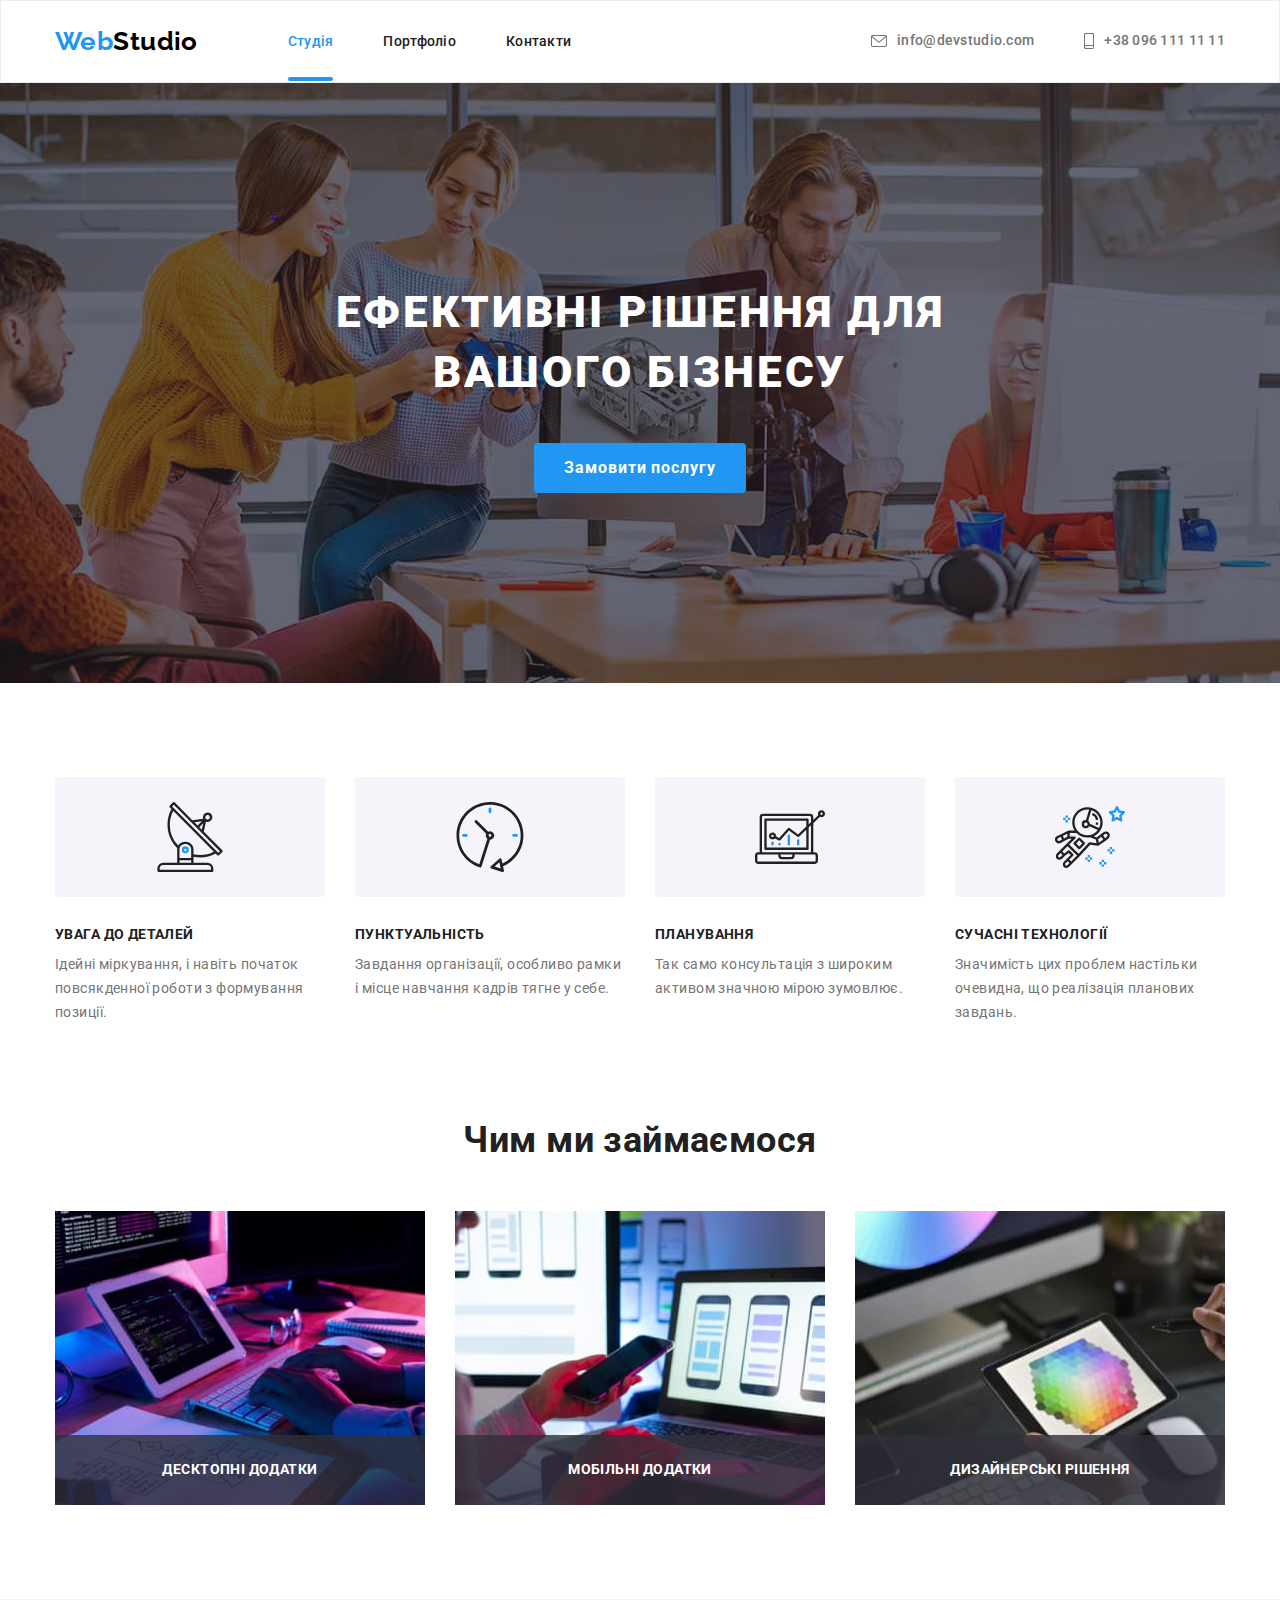
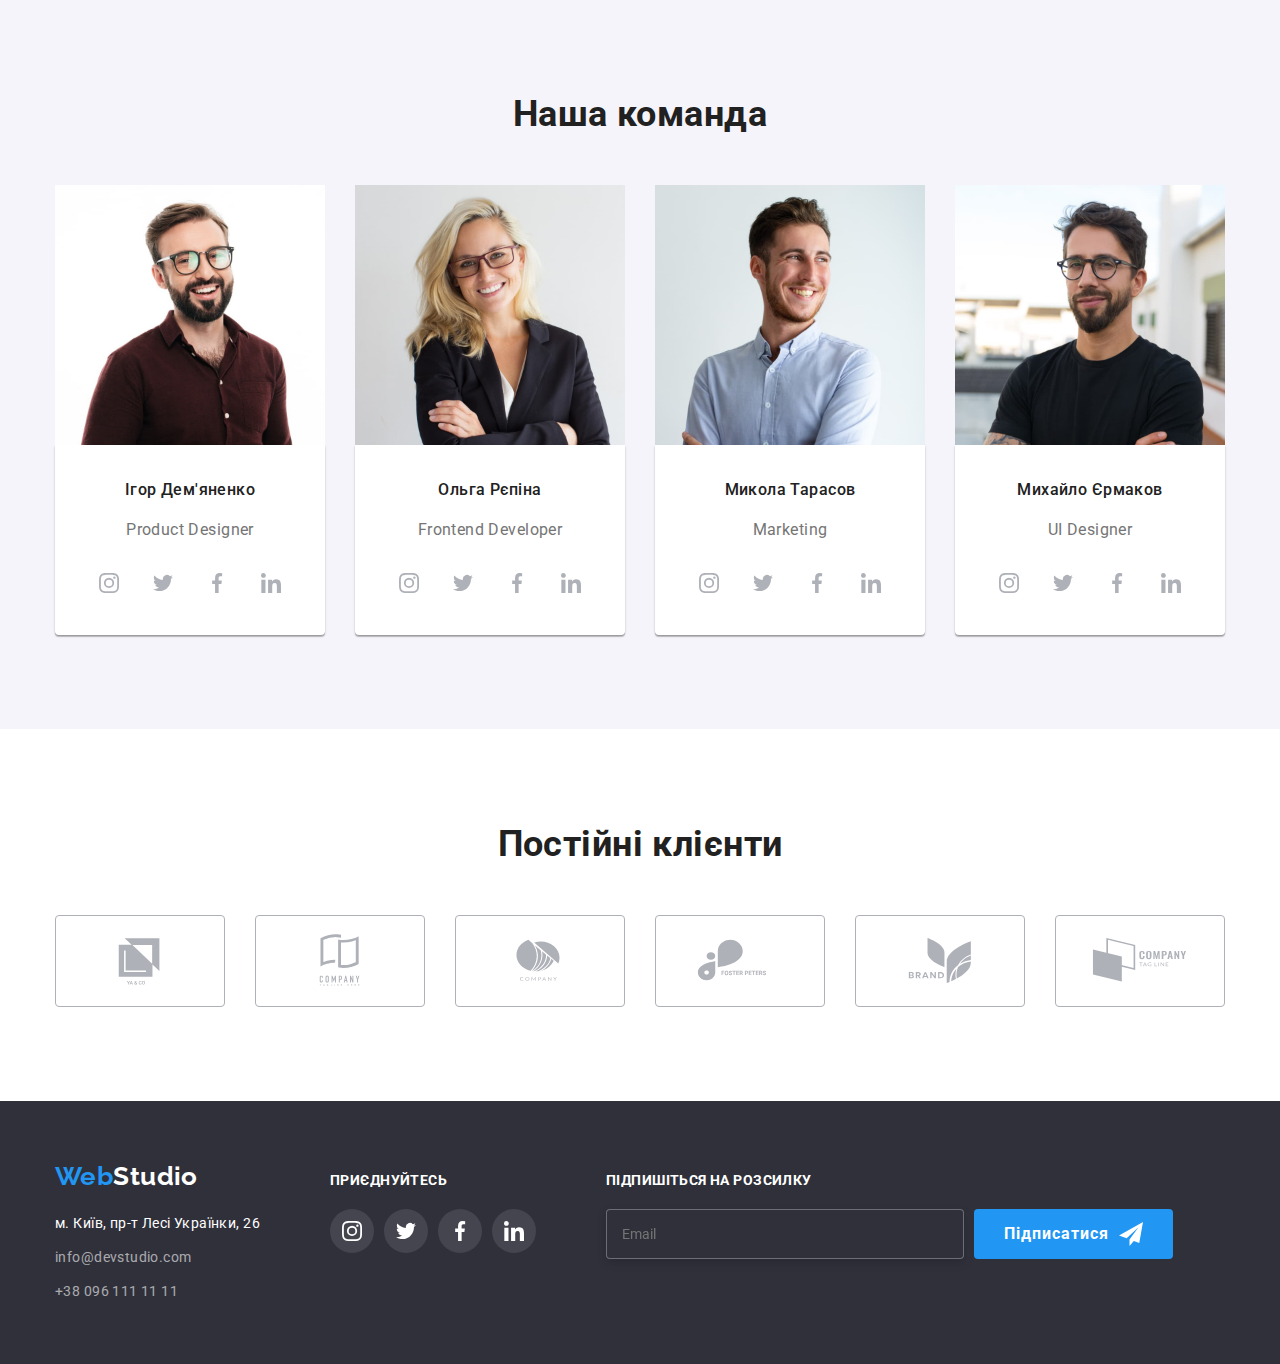
==== index.html @ bdff1404 "start" ====
<!DOCTYPE html>
<html lang="uk">

<head>
    <meta charset="UTF-8" />
    <meta http-equiv="X-UA-Compatible" content="IE=edge" />
    <meta name="viewport" content="width=device-width, initial-scale=1.0" />
    <title>WebStudio</title>
    <link rel="stylesheet" href="https://cdn.jsdelivr.net/npm/modern-normalize@1.1.0/modern-normalize.min.css">
    <link rel="preconnect" href="https://fonts.googleapis.com">
    <link rel="preconnect" href="https://fonts.gstatic.com" crossorigin>
    <link
        href="https://fonts.googleapis.com/css2?family=Raleway:wght@700&family=Roboto:wght@400;500;700;900&display=swap"
        rel="stylesheet">
    <link rel="stylesheet" href="./css/styles.css" />
</head>

<body>
    <!--header-->
    <header class="header">
        <div class="container header-nav">
             <nav>
                 <a href="./index.html" class="logo link"><span>Web</span>Studio</a>

                <ul class="site-nav list">
                    <li class="item"><a href="./index.html" class="link current">Студія</a></li>
                    <li class="item"><a href="./portfolio.html" class="link">Портфоліо</a></li>
                    <li class="item"><a href="" class="link">Контакти</a></li>
                </ul>
            </nav>
            <ul class="contact list">
                <li class="item">
                    <a class="link" href="mailto:info@devstudio.com"><svg class="envelope" width="16" height="12">
                            <use href="./images/icons.svg#icon-envelope"></use>
                        </svg>
                        info@devstudio.com</a>
                </li>
                <li class="item">
                    <a class="link" href="tel:+380961111111"> <svg class="smartphone" width="10" height="16">
                            <use href="./images/icons.svg#icon-smartphone"></use>
                        </svg>
                        +38 096 111 11 11</a>
                </li>
            </ul>
        </div>
    </header>
    <!--Hero section-->
    <main>
     <section class="hero section fon">
        <div class="container">

            <h1 class="hero-tittle">Ефективні рішення для вашого бізнесу</h1>

            <button  type="button" class="button" data-modal-open>Замовити послугу</button>
                
            </div>
        </section>
        <!--Features section-->
        <section class="feature section">
            <div class="container">
                <h2 class="visually-hidden">Переваги</h2>
                <ul class="feature list">
                    <li class="item">
                        <div class="icon-main">
                            <svg class="icon" width="70" height="70">
                                <use href="./images/icons.svg#icon-antenna"></use>
                            </svg>
                        </div>

                        <h3 class="sub-title">УВАГА ДО ДЕТАЛЕЙ</h3>
                        <p class="text">Ідейні міркування, i навіть початок повсякденної роботи з
                            формування позиції.</p>
                    </li>
                    <li class="item">
                        <div class="icon-main">
                            <svg class="icon" width="70" height="70">
                                <use href="./images/icons.svg#icon-clock"></use>
                            </svg>
                        </div>
                        <h3 class="sub-title">ПУНКТУАЛЬНІСТЬ</h3>

                        <p class="text">Завдання організації, особливо рамки i місце навчання кадрів тягне
                            у себе.</p>
                    </li>
                    <li class="item">
                        <div class="icon-main">
                            <svg class="icon" width="70" height="70">
                                <use href="./images/icons.svg#icon-diagram"></use>
                            </svg>
                        </div>
                        <h3 class="sub-title">ПЛАНУВАННЯ</h3>
                        <p class="text">Так само консультація з широким активом значною мірою зумовлює.</p>
                    </li>
                    <li class="item">
                        <div class="icon-main">
                            <svg class="icon" width="70" height="70">
                                <use href="./images/icons.svg#icon-astronaut"></use>
                            </svg>
                        </div>
                        <h3 class="sub-title">СУЧАСНІ ТЕХНОЛОГІЇ</h3>
                        <p class="text">Значимість цих проблем настільки очевидна, що реалізація планових
                            завдань.</p>
                    </li>
                </ul>
            </div>
        </section>
        <!--Examples section-->
        <section class="examples section">
            <div class="container">
                <h2 class="examples-tittle">Чим ми займаємося</h2>
                <ul class="examples list">
                    <li>
                        <div class="examples-thumb">
                        <img src="./images/images-2/img.jpg" alt="Кодування" width="370" />
                        <p class="thumb-text">
                            Десктопні додатки
                        </p>
                       </div>
                    </li>

                    <li>
                        <div class="examples-thumb">
                        <img src="./images/images-2/img-2.jpg" alt="Сматрфон в руках" width="370" />
                    <p class="thumb-text">
                        Мобільні додатки
                    </p>
                    </div>
                    </li>
                    <li>
                        <div class="examples-thumb">
                        <img src="./images/images-2/img-3.jpg" alt="Планшет на екрані з фігурою" width="370" />
                    <p class="thumb-text">
                        Дизайнерські рішення
                    </p>
                    </div>
                    </li>
                </ul>
            </div>
        </section>
        <!--Team section-->
        <section class="team section">
        <div class="container">
        <h2 class="team-tittle">Наша команда</h2>
        <ul class="team list">
         <li>
         <img src="./images/b/img.jpg" alt="Ігор Дем'яненко" width="270" />

         <div class="card-bg">
         <h3 class="subtitle">Ігор Дем'яненко</h3>
         <p class="position">Product Designer</p>

         <ul class="social list">
         <li>
         <a href="" class="social-networks-link">
         <svg class="social-icon" width="20" height="20">
         <use href="./images/icons.svg#icon-instagram"></use>
         </svg>
         </a>
         </li>

         <li>
         <a href="" class="social-networks-link">
         <svg class="social-icon" width="20" height="20">
         <use href="./images/icons.svg#icon-twitter"></use>
         </svg>
         </a>
         </li>

                                <li>
                                    <a href="" class="social-networks-link">
                                        <svg class="social-icon" width="20" height="20">
                                            <use href="./images/icons.svg#icon-facebook"></use>
                                        </svg>
                                    </a>
                                </li>
                                <li>
                                    <a href="" class="social-networks-link">
                                        <svg class="social-icon" width="20" height="20">
                                            <use href="./images/icons.svg#icon-linkedin"></use>
                                        </svg>
                                    </a>
                                </li>
                            </ul>
                        </div>
                    </li>
                    <li><img src="./images/b/img-2.jpg" alt="Ольга Рєпіна" width="270" />
                        <div class="card-bg">
                            <h3 class="subtitle">Ольга Рєпіна</h3>
                            <p class="position">Frontend Developer</p>
                            <ul class="social list">
                                <li>
                                    <a href="" class="social-networks-link">
                                        <svg class="social-icon" width="20" height="20">
                                            <use href="./images/icons.svg#icon-instagram"></use>
                                        </svg>
                                    </a>
                                </li>

                                <li>
                                    <a href="" class="social-networks-link">
                                        <svg class="social-icon" width="20" height="20">
                                            <use href="./images/icons.svg#icon-twitter"></use>
                                        </svg>
                                    </a>
                                </li>

                                <li>
                                    <a href="" class="social-networks-link">
                                        <svg class="social-icon" width="20" height="20">
                                            <use href="./images/icons.svg#icon-facebook"></use>
                                        </svg>
                                    </a>
                                </li>
                                <li>
                                    <a href="" class="social-networks-link">
                                        <svg class="social-icon" width="20" height="20">
                                            <use href="./images/icons.svg#icon-linkedin"></use>
                                        </svg>
                                    </a>
                                </li>
                            </ul>
                        </div>

                    </li>
                    <li><img src="./images/b/img-3.jpg" alt="Микола Тарасов" width="270" />
                        <div class="card-bg">
                            <h3 class="subtitle">Микола Тарасов</h3>
                            <p class="position">Marketing</p>
                            <ul class="social list">
                                <li>
                                    <a href="" class="social-networks-link">
                                        <svg class="social-icon" width="20" height="20">
                                            <use href="./images/icons.svg#icon-instagram"></use>
                                        </svg>
                                    </a>
                                </li>

                                <li>
                                    <a href="" class="social-networks-link">
                                        <svg class="social-icon" width="20" height="20">
                                            <use href="./images/icons.svg#icon-twitter"></use>
                                        </svg>
                                    </a>
                                </li>

                                <li>
                                    <a href="" class="social-networks-link">
                                        <svg class="social-icon" width="20" height="20">
                                            <use href="./images/icons.svg#icon-facebook"></use>
                                        </svg>
                                    </a>
                                </li>
                                <li>
                                    <a href="" class="social-networks-link">
                                        <svg class="social-icon" width="20" height="20">
                                            <use href="./images/icons.svg#icon-linkedin"></use>
                                        </svg>
                                    </a>
                                </li>
                            </ul>
                        </div>
                    </li>
                    <li><img src="./images/b/img-4.jpg" alt="Михайло Єрмаков" width="270" />
                        <div class="card-bg">
                            <h3 class="subtitle">Михайло Єрмаков</h3>
                            <p class="position">UI Designer</p>
                            <ul class="social list">
                                <li>
                                    <a href="" class="social-networks-link">
                                        <svg class="social-icon" width="20" height="20">
                                            <use href="./images/icons.svg#icon-instagram"></use>
                                        </svg>
                                    </a>
                                </li>

                                <li>
                                    <a href="" class="social-networks-link">
                                        <svg class="social-icon" width="20" height="20">
                                            <use href="./images/icons.svg#icon-twitter"></use>
                                        </svg>
                                    </a>
                                </li>

                                <li>
                                    <a href="" class="social-networks-link">
                                        <svg class="social-icon" width="20" height="20">
                                            <use href="./images/icons.svg#icon-facebook"></use>
                                        </svg>
                                    </a>
                                </li>
                                <li>
                                    <a href="" class="social-networks-link">
                                        <svg class="social-icon" width="20" height="20">
                                            <use href="./images/icons.svg#icon-linkedin"></use>
                                        </svg>
                                    </a>
                                </li>
                            </ul>
                        </div>

                    </li>
                </ul>
            </div>

        </section>

        <section class="clients section">
            <div class="container">
                <h2 class="clients-tittle"> Постійні клієнти</h2>
                <ul class="client list">
                    <li class="clients-item">
                        <a href="" class="site-clients">
                            <svg class="logo-client" width="106px" height="60px">
                                <use href="./images/icons.svg#icon-klient-1"></use>
                            </svg>
                        </a>
                    </li>
                    <li class="clients-item">
                        <a href="" class="site-clients">
                            <svg class="logo-client" width="106px" height="60px">
                                <use href="./images/icons.svg#icon-klient-2"></use>
                            </svg>
                        </a>
                    </li>
                    <li class="clients-item">
                        <a href="" class="site-clients">
                            <svg class="logo-client" width="106px" height="60px">
                                <use href="./images/icons.svg#icon-klient-3"></use>
                            </svg>
                        </a>
                    </li>
                    <li class="clients-item">
                        <a href="" class="site-clients">
                            <svg class="logo-client" width="106px" height="60px">
                                <use href="./images/icons.svg#icon-klient-4"></use>
                            </svg>
                        </a>
                    </li>
                    <li class="clients-item">
                        <a href="" class="site-clients">
                            <svg class=" logo-client" width="106px" height="60px">
                                <use href="./images/icons.svg#icon-klient-5"></use>
                            </svg>
                        </a>
                    </li>
                    <li class="clients-item">
                        <a href="" class="site-clients">
                            <svg class="logo-client" width="106px" height="60px">
                                <use href="./images/icons.svg#icon-klient-6"></use>
                            </svg>
                        </a>
                    </li>
                </ul>
            </div>

        </section>
    </main>
    <!--footer-->

    <footer class="page-footer">
     <div class="container">
     <div class="containier-adress">
        <a href="./index.html" class="footer-logo link"><span>Web</span>Studio</a>
          <address class="adress">
            <ul class="block list">
             <li class="fix">
                <a href="https://goo.gl/maps/CPtrU1FHBa2aNyZL9" class="block-maps link" target="_blank"
                                rel="noopener noreferrer nofollow">м. Київ, пр-т Лесі
                                Українки, 26</a>
              </li>
               <li class="fix">
                <a href="mailto:info@devstudio.com " class="block-mail link">info@devstudio.com </a>
              </li>
               <li class="fix">
                            <a href="tel:+380961111111" class="block-number link">+38 096 111 11 11</a>
                        </li>
                    </ul>
                </address>
            </div>

            <div class="join">
                <p class="join-tittle">Приєднуйтесь</p>
                <ul class="social list">
                    <li>
                  <a href="" class="social-networks">
                  <svg class="join-icon " width="20" height="20">
                   <use href="./images/icons.svg#icon-instagram"></use>
                      </svg>
                        </a>
                    </li>

            <li>
               <a href="" class="social-networks">
                 <svg class="join-icon" width="20" height="20">
                    <use href="./images/icons.svg#icon-twitter"></use>
                    </svg>
                      </a>
                    </li>

              <li>
                 <a href="" class="social-networks">
                 <svg class="join-icon" width="20" height="20">
                   <use href="./images/icons.svg#icon-facebook"></use>
                    </svg>
                        </a>
                    </li>

             <li>
               <a href="" class="social-networks">
                <svg class="join-icon" width="20" height="20">
                   <use href="./images/icons.svg#icon-linkedin"></use>
                  </svg>
         </a>
     </li>
     </ul>
   </div>

<div class="email-input">
    <p class="email-action">Підпишіться на розсилку</p>

    <form class="input-mail">
        <label>
            <input type="text" name="e-mail" class="input" placeholder="Email" />
        </label>

        <button type="button" class="button-input" data-modal-open>Підписатися
            <svg class="" width="24" height="24">
                <use href="./images/icons.svg#icon-send"></use>
            </svg>
        </button>
    </form>

</div>

    </footer>
    <div class="backdrop is-hidden" data-modal>
     <div class="modal">
            
      <button type="button" class="button-close" data-modal-close>
         <svg class="close-icon" width="18" height="18">
          <use href="./images/icons.svg#icon-close"></use>
         </svg>
     </button>

     

     <form>

        <p class="modal-tittle">
            Залиште свої дані, ми вам передзвонимо
        </p>

    <div class="form-fild">
    <label for="name" class="text-modal">Ім'я</label>
    
    <input type="text" name="name" id="name" class="modal-input" />
    <svg class="icon-modal" width="18" height="18">
        <use href="./images/icons.svg#icon-person-modal"></use>
    </svg>
    </div>
     
    <div  class="form-fild">
    <label for="tel" class="text-modal">Телефон</label>
     <input type="tel" name="tel" id="tel" class="modal-input">
    <svg class="icon-modal" width="18" height="18">
        <use href="./images/icons.svg#icon-phone-modal"></use>
    </svg>
    </div>
    

    <div class="form-fild">
    <label for="email" class="text-modal">Пошта</label>
    <input type="email" name="email" id="email" class="modal-input">
    <svg class="icon-modal" width="18" height="18">
        <use href="./images/icons.svg#icon-email-modal"></use>
    </svg>
    </div>

<div class="form-fild-coment">
    <label for="coment" class="text-modal">Коментар</label>
    <textarea name="coment" id="coment" rows="10" class="coment-form" placeholder="Введіть текст" width="448px" hieght="120px"></textarea>
</div>

<label class="policy-label">
    <input class="checkbox visually-hidden" type="checkbox">
    <span class="checked">
        <svg class="icon-check" width="16" height="15">
            <use href="./images/icons.svg#icon-check"> </use>
        </svg>
    </span>

    <span class="text-modal-check">
         Погоджуюся з розсилкою та приймаю <a href="" class="contract">Умови договору</a>
    </span>
    </label>

    <button type="submit" class="modal-button">Відправити</button>
    
     </form>
     </div>
     </div>
    <script src="./js/modal.js">

    </script>

</body>

</html>
---- css/styles.css ----
:root {
    --accent-color: #2196F3;
    --title-color: #212121;
    --logo-color: #000000;
    --primary-color: #757575;
    --back-fone-color: #F5F5F5;
    --white-color: #FFFFFF;
    --block-color: #2F303A;
    --back-buttons-color: #F5F4FA;
    --hero-fone: rgba(47, 48, 58, 0.4);
    --icon-color: #afb1b8;
    --clients-border: #AFB1B8;
    --timing-fuction: 250ms cubic-bezier(0.4, 0, 0.2, 1);

}

.link {
    text-decoration: none;
}

.list {
    list-style: none;
}


img {
    display: block;
}

body {
    font-family: 'Roboto', sans-serif;
    letter-spacing: 0.03em;
    font-size: 14px;
    font-weight: 400;
    color: var(--title-color);
    background: var(--white-color)
}

*,
*::before,
*::after {
    box-sizing: border-box;
}

h1,
h2,
h3,
h4,
p {
    margin-top: 0;
    margin-bottom: 0;
}

ul {
    margin-top: 0;
    margin-bottom: 0;
    padding-left: 0;
}

.container {
    width: 1200px;
    margin-left: auto;
    margin-right: auto;
    padding-left: 15px;
    padding-right: 15px;
}

section {
    padding: 94px 0;
}

/*logo, header*/

.header {
    background-color: var(--white-color);
    border: 1px solid #ECECEC;
}

.header .logo {
    color: var(--logo-color);
    font-family: 'Raleway', sans-serif;
    font-weight: 700;
    font-size: 26px;
    line-height: 1.19;
    margin-right: 90px;
    padding: 25px 0;
}

.logo span {
    color: var(--accent-color)
}

.site-nav .link {
position: relative;
padding-top: 32px;
padding-bottom: 32px;

    font-weight: 500;
    line-height: 1.14;
    letter-spacing: 0.02em;
    color: var(--title-color);
    transition: color var(--timing-fuction)
}

.link.current::after{
content: "";
display: block;
position: absolute;
left: 0;
bottom: 0;
width: 100%;
height: 4px;
border-radius: 2px;
background-color: var(--accent-color);
}

.site-nav {
    gap: 50px;
}

.site-nav .link.current {
    color: var(--accent-color);
   
}

.site-nav .link:hover,
.site-nav .link:focus {
    color: var(--accent-color);
}

.contact .link {
    display: flex;
    align-items: center;
    justify-content: center;
    padding-top: 32px;
    padding-bottom: 32px;
    font-weight: 500;
    line-height: 1.14;
    letter-spacing: 0.02em;
    color: var(--primary-color);
    transition: color var(--timing-fuction);
}

.header-nav,
.header nav,
.site-nav {
    display: flex;
    align-items: center;
}

.contact {
    display: flex;
    margin-left: auto;
    column-gap: 50px;
}

.contact .link:hover,
.contact .link:focus {
    color: var(--accent-color);
}

.envelope,
.smartphone {
    fill: currentColor;
    margin-right: 10px;
}

.envelope:hover,
.smartphone:hover {
    fill: var(--accent-color);
}



/*Hero btn*/

.hero {
    padding: 200px 0;
    background-color: var(--block-color);
}

.hero-tittle {
    margin: 0 auto;
    width: 696px;
    margin-bottom: 30px;
    font-weight: 900;
    font-size: 44px;
    line-height: 1.36;
    letter-spacing: 0.06em;
    text-align: center;
    text-transform: uppercase;
    color: var(--white-color);
}

.hero .button {
    border: none;
    border-radius: 4px;
    padding: 10px 30px;
    margin: 0 auto;
    display: flex;
    align-items: center;
    margin-top: 40px;
    font-weight: 700;
    font-size: 16px;
    line-height: 1.87;
    letter-spacing: 0.06em;
    background: var(--accent-color);
    color: var(--white-color);
    cursor: pointer;
}

.button:hover,
.button:focus{
    box-shadow: 0px 4px 4px 0px rgba(0, 0, 0, 0.15);
}

/*Backdrop, modal*/

.backdrop{
    position: fixed;
    top: 0;
    left: 0;
    width: 100%;
    height: 100%;
    background-color:  rgba(0, 0, 0, 0.2);

    opacity: 1;
    transition: opacity var(--timing-fuction), visibility var(--timing-fuction);
   
}

.backdrop.is-hidden{
    visibility: hidden;
    opacity: 0;
    pointer-events: none;
}

.backdrop.is-hidden .modal{
    transform: translate(-50%, -50%) scale(0.9);
}

.modal{
position: absolute;
top: 50%;
left: 50%;

padding: 40px;

width: 528px;
min-height: 581px;

background-color: rgba(255, 255, 255, 1);

transform: translate(-50%, -50%) scale(1);
transition: transform var(--timing-fuction);

}
    
.button-close{
display: flex;
align-items: center;
justify-content: center;
position: absolute;
width: 30px;
height: 30px;
right: 8px;
top: 8px;
background-color: transparent;
padding: 0;
border-radius: 50%;
border: 1px solid rgba(0, 0, 0, 0.1);
cursor: pointer;
transition: fill var(--timing-fuction);
}


.button-close:hover,
.button-close:focus{
    fill: var(--accent-color);
}

.fon {
    max-width: 1600px;
    height: 600px;
    margin-left: auto;
    margin-right: auto;
    background-image: linear-gradient(var(--hero-fone),
            var(--hero-fone)),
        url(../images/Img\ Hero.jpg);

    background-position: center;
}

.modal-tittle{
    font-weight: 700;
    font-size: 20px;
    line-height: 1.15;
    text-align: center;
    margin-bottom: 10px;
}

.form-fild{
    position: relative;
    display: flex;
    flex-direction: column;
    margin-bottom: 10px;
}

.modal-button{
    border: none;
    border-radius: 4px;
    padding: 10px 50px;
    margin: auto;
    display: flex;
    align-items: center;
    justify-content: center;
    font-weight: 700;
    font-size: 16px;
    line-height: 1.87;
    letter-spacing: 0.06em;
    background: var(--accent-color);
    color: var(--white-color);
    cursor: pointer;
}

.modal-button:hover,
.modal-button:focus{
background: #188CE8;
box-shadow: 0px 4px 4px rgba(0, 0, 0, 0.15);
}

.text-modal{

font-size: 12px;
line-height: 1.16;
margin-bottom: 5px;
color: var(--primary-color);
}

.modal-input{
   
    height: 40px;
    padding-left: 40px;
    border: 1px solid rgba(33, 33, 33, 0.2);
    border-radius: 4px;
    cursor: pointer;
    transition: border var(--timing-fuction);
}

.icon-modal{
    position: absolute;
    display: inline-block;
    top: 70%;
    left: 12px;
    transform: translateY(-50%);
    fill: var(--title-color);
    transition: fill var(--timing-fuction);
}

textarea {
    resize: none;
}

.form-fild-coment {
    position: relative;
    display: flex;
    flex-direction: column;
    margin-bottom: 20px;
}

.coment-form{
padding: 12px 16px;
border: 1px solid rgba(33, 33, 33, 0.2);
border-radius: 4px;
}

.form-fild-check{
    display: flex;
    justify-content: center;
    gap: 10px;
    margin-bottom: 30px;
}

.policy-label{
    display: flex;
    align-items: center;
    margin-left: 13px;
    line-height: 1.7;
    gap: 10px;
    margin-bottom: 30px;
}

.checked{
    display: flex;
    width: 16px;
    height: 15px;
    border: 2px solid var(--title-color);
    border-radius: 3px;
    fill: transparent;
    transition: border-color var(--timing-fuction);
}

.checkbox:checked ~ .checked{
    background-color: var(--accent-color);
    border: none;
}

.text-modal-check{
font-size: 12px;
line-height: 1.16;
color: var(--primary-color);
}

.modal-input:hover,
.modal-input:focus,
.coment-form:hover,
.coment-form:focus{
    outline: none;
border-color: var(--accent-color);
color: var(--accent-color);
}

.icon-modal:hover
.icon-modal:focus{
    fill: var(--accent-color);
}

.modal-input:focus + .icon-modal,
.modal-input:hover + .icon-modal{
    fill: var(--accent-color);
}

.contract{
    color: var(--accent-color);
}


/* Features */
.visually-hidden {
    position: absolute;
    width: 1px;
    height: 1px;
    margin: -1px;
    border: 0;
    padding: 0;

    white-space: nowrap;
    clip-path: inset(100%);
    clip: rect(0 0 0 0);
    overflow: hidden;
}

.feature .container {
    align-items: center;
}

.feature ul {
    display: flex;
}

.feature .item {
    width: 270px;
}

.feature .item:not(:last-child) {
    margin-right: 30px;
}

.feature .sub-title {
    margin-bottom: 10px;
    font-weight: 700;
    line-height: 1.14;
    text-transform: uppercase;
    color: var(--title-color);
    font-size: 14px;
}

.feature .text {
    line-height: 1.71;
    color: var(--primary-color);
}

/*Examples index*/

.examples {
    padding-top: 0;
}

.examples-tittle {
    font-size: 36px;
    line-height: 1.17;
    color: var(--title-color);
    margin-bottom: 50px;
    text-align: center;
}

.examples.list {
    display: flex;
    align-items: center;
    column-gap: 30px;
}

.container .icon-main {
    display: flex;
    width: 270px;
    height: 120px;
    align-items: center;
    justify-content: center;
    margin-bottom: 30px;
    background-color: var(--back-buttons-color);
    border-radius: 4px;

}

.examples-thumb {
    position: relative;
}

.thumb-text {
    position: absolute;
    bottom: 0;
    left: 0;
    width: 100%;
    padding: 27px 0;
    font-weight: 700;
    line-height: 1.14;
    text-align: center;
    color: var(--white-color);
    background-color: rgba(47, 48, 58, 0.8);
    text-transform: uppercase;
}


/*Team */

.team {
    background-color: var(--back-buttons-color);
    text-align: center;

}

.card-bg {
    background: var(--white-color);
    box-shadow: 0px 1px 3px rgba(0, 0, 0, 0.12), 0px 1px 1px rgba(0, 0, 0, 0.14), 0px 2px 1px rgba(0, 0, 0, 0.2);
    border-radius: 0px 0px 4px 4px;
    padding: 30px;
}


.team.list {
    display: flex;
    column-gap: 30px;
}



.team-tittle {
    margin-bottom: 50px;
    font-size: 36px;
    line-height: 1.17;
    color: var(--title-color);
}

.subtitle {
    font-weight: 500;
    font-size: 16px;
    line-height: 1.88;
    color: var(--title-color);
    margin-bottom: 10px;
}

.position {
    font-size: 16px;
    line-height: 1.88;
    color: var(--primary-color);
    margin-bottom: 16px;
}

.social {
    display: flex;
    justify-content: center;
    column-gap: 10px;
    
}


.social-networks-link {
    display: flex;
    align-items: center;
    justify-content: center;
    width: 44px;
    height: 44px;
    border-radius: 50%;
    color: var(--icon-color);
    transition:color var(--timing-fuction), background-color var(--timing-fuction);

}

.social-icon{
    fill: currentColor;
}

.social-networks-link:hover,
.social-networks-link:focus {
    color: var(--white-color);
    background-color: var(--accent-color);

}

.social-icon:hover,
.social-icon:focus {
    fill: var(--white-color);
}

/*Regular-Clients*/

.clients-tittle {
    font-size: 36px;
    line-height: 1.17;
    color: var(--title-color);
    margin-bottom: 50px;
    text-align: center;
}

.client {
    display: flex;
    column-gap: 30px;
}

.site-clients {
    display: flex;
    justify-content: center;
    align-items: center;
    Width: 170px;
    Height: 92px;
    color: var(--clients-border);
    border: 1px solid var(--clients-border);
    border-radius: 4px;
    transition:border var(--timing-fuction), color var(--timing-fuction);
}

.site-clients:hover,
.site-clients:focus {
    border-color: var(--accent-color);
    color: var(--accent-color);
}

.logo-client {
    fill: currentColor;
}

.logo-client:hover,
.logo-client:focus {
    border-color: var(--accent-color);
    fill: var(--accent-color);
}


/*Portfolio btn*/

.filtr.list {
    display: flex;
    align-items: center;
    justify-content: center;
    margin-bottom: 50px;

}


.filtr.list li:not(:nth-child(5n)) {
    margin-right: 8px;
}


.filtr .button {
    border: none;
    border-radius: 4px;

    padding: 6px 22px;
    font-weight: 500;
    font-size: 16px;
    line-height: 1.62;
    background: var(--back-buttons-color);
    color: var(--title-color);
    transition:color var(--timing-fuction), box-shadow var(--timing-fuction), background-color var(--timing-fuction) ;



    cursor: pointer;
}

.filtr .button .current {
    background-color: var(--accent-color);
    color: var(--white-color);


}

.filtr .current {
    font-size: 16px;
    line-height: 1.87;
    background: var(--accent-color);
    color: var(--white-color);
}

.filtr .button:hover,
.filtr .button:focus {
    background: #2196F3;
    color: var(--white-color);
    box-shadow: 0px 2px 2px 0px rgba(0, 0, 0, 0.12),

        0px 1px 2px 0px rgba(0, 0, 0, 0.08),

        0px 3px 1px 0px rgba(0, 0, 0, 0.1);
}

/*Portfiloi text*/

.our-works {
    background: var(--white-color);
    border: 1px solid #EEEEEE;
    padding: 20px 24px;
}

.works.list {
    display: flex;
    flex-wrap: wrap;
    cursor: pointer;
}

.works.list li:not(:nth-child(3n)) {
    margin-right: 30px;

}


.works.list li:nth-child(-n + 6) {
    margin-bottom: 30px;
}


.works .text {
    font-size: 16px;
    line-height: 1.87;
    color: var(--primary-color);
}

.works-items {
    display: block;
    transition: box-shadow var(--timing-fuction);
    
    
}

.works-items:hover,
.works-items:focus

 {
    box-shadow: 1px 4px 6px 0px rgba(0, 0, 0, 0.16),
        0px 4px 4px 0px rgba(0, 0, 0, 0.06),
        0px 1px 1px 0px rgba(0, 0, 0, 0.12);
        
     
}

.works-thumb{
    position: relative;
    overflow: hidden;
}

.overlay{
    position: absolute;
    bottom: 0;
    left: 0;
    content: "";
    font-size: 18px;
    line-height: 1.55;
    padding: 63px 24px;
    color: var(--white-color);
    background-color: rgba(33, 150, 243, 0.9);
    transition: transform var(--timing-fuction);
    transform: translateY(100%);
}
.works-items:hover .overlay,
.works-items:focus .overlay {
    transform: translateY(0%);
}


/*Portfolio*/

.subtitle-portfolio {
    margin-bottom: 5px;
    font-size: 18px;
    line-height: 2;
    letter-spacing: 0.06em;
    color: var(--title-color)
}

.subtitle-text {
    line-height: 1.71px;
    letter-spacing: 0.03em;
    color: var(--primary-color);
}

/* Footer*/


.page-footer {
    background-color: var(--block-color);
    padding-top: 60px;
    padding-bottom: 60px;

}

.footer-logo {
    color: var(--white-color);
    font-family: 'Raleway', sans-serif;
    font-weight: 700;
    font-size: 26px;
    line-height: 1.19;


}

.footer-logo span {
    color: var(--accent-color)
}

.adress {
    font-style: normal;
    margin-top: 20px;
}


.block .fix:not(:first-child) {

    margin-top: 10px;

}


.block-maps {
    line-height: 1.71;
    color: var(--white-color);


}

.block-mail {
    line-height: 1.71;
    color: rgba(255, 255, 255, 0.6);
    transition:color var(--timing-fuction);

}

.block-number {
    line-height: 1.71;
    color: rgba(255, 255, 255, 0.6);
    transition:color var(--timing-fuction);

}

.block-mail:hover,
.block-mail:focus,
.block-number:hover,
.block-number:focus {
    color: var(--accent-color);
}


.page-footer .container {
    display: flex;
    align-items: baseline;
    column-gap: 70px;
}

/*Join*/

.join-tittle {
    font-weight: 700;
    margin-bottom: 20px;
    line-height: 1.14;
    text-transform: uppercase;
    color: var(--white-color);
}

.social-networks {
    display: flex;
    align-items: center;
    justify-content: center;
    width: 44px;
    height: 44px;
    background-color: rgba(255, 255, 255, 0.1);
    border-radius: 50%;
    transition: background-color var(--timing-fuction);
}

.join-icon{
    fill: var(--white-color);
}

.social-networks:hover,
.social-networks:focus{
    background-color: var(--accent-color);
}



/*Email-input*/

.email-action {
    font-weight: 700;
    margin-bottom: 20px;
    line-height: 1.14;
    text-transform: uppercase;
    color: var(--white-color);
}

.input-mail {
    display: flex;
    justify-content: center;
    column-gap: 10px;
    background-color: var(--block-color);
}

.input {
    width: 358px;
    height: 50px;
    border: 1px solid rgba(255, 255, 255, 0.3);
    filter: drop-shadow(0px 4px 4px rgba(0, 0, 0, 0.15));
    border-radius: 4px;
    background-color: var(--block-color);
    padding: 15px;
}

.button-input {
    border: none;
    border-radius: 4px;
    padding: 10px 30px;
    display: flex;
    align-items: center;
    font-weight: 700;
    font-size: 16px;
    line-height: 1.87;
    letter-spacing: 0.06em;
    background: var(--accent-color);
    color: var(--white-color);
    cursor: pointer;
    gap: 10px;
}

.button-input:hover,
.button-input:focus {
    box-shadow: 0px 4px 4px 0px rgba(0, 0, 0, 0.15);
}
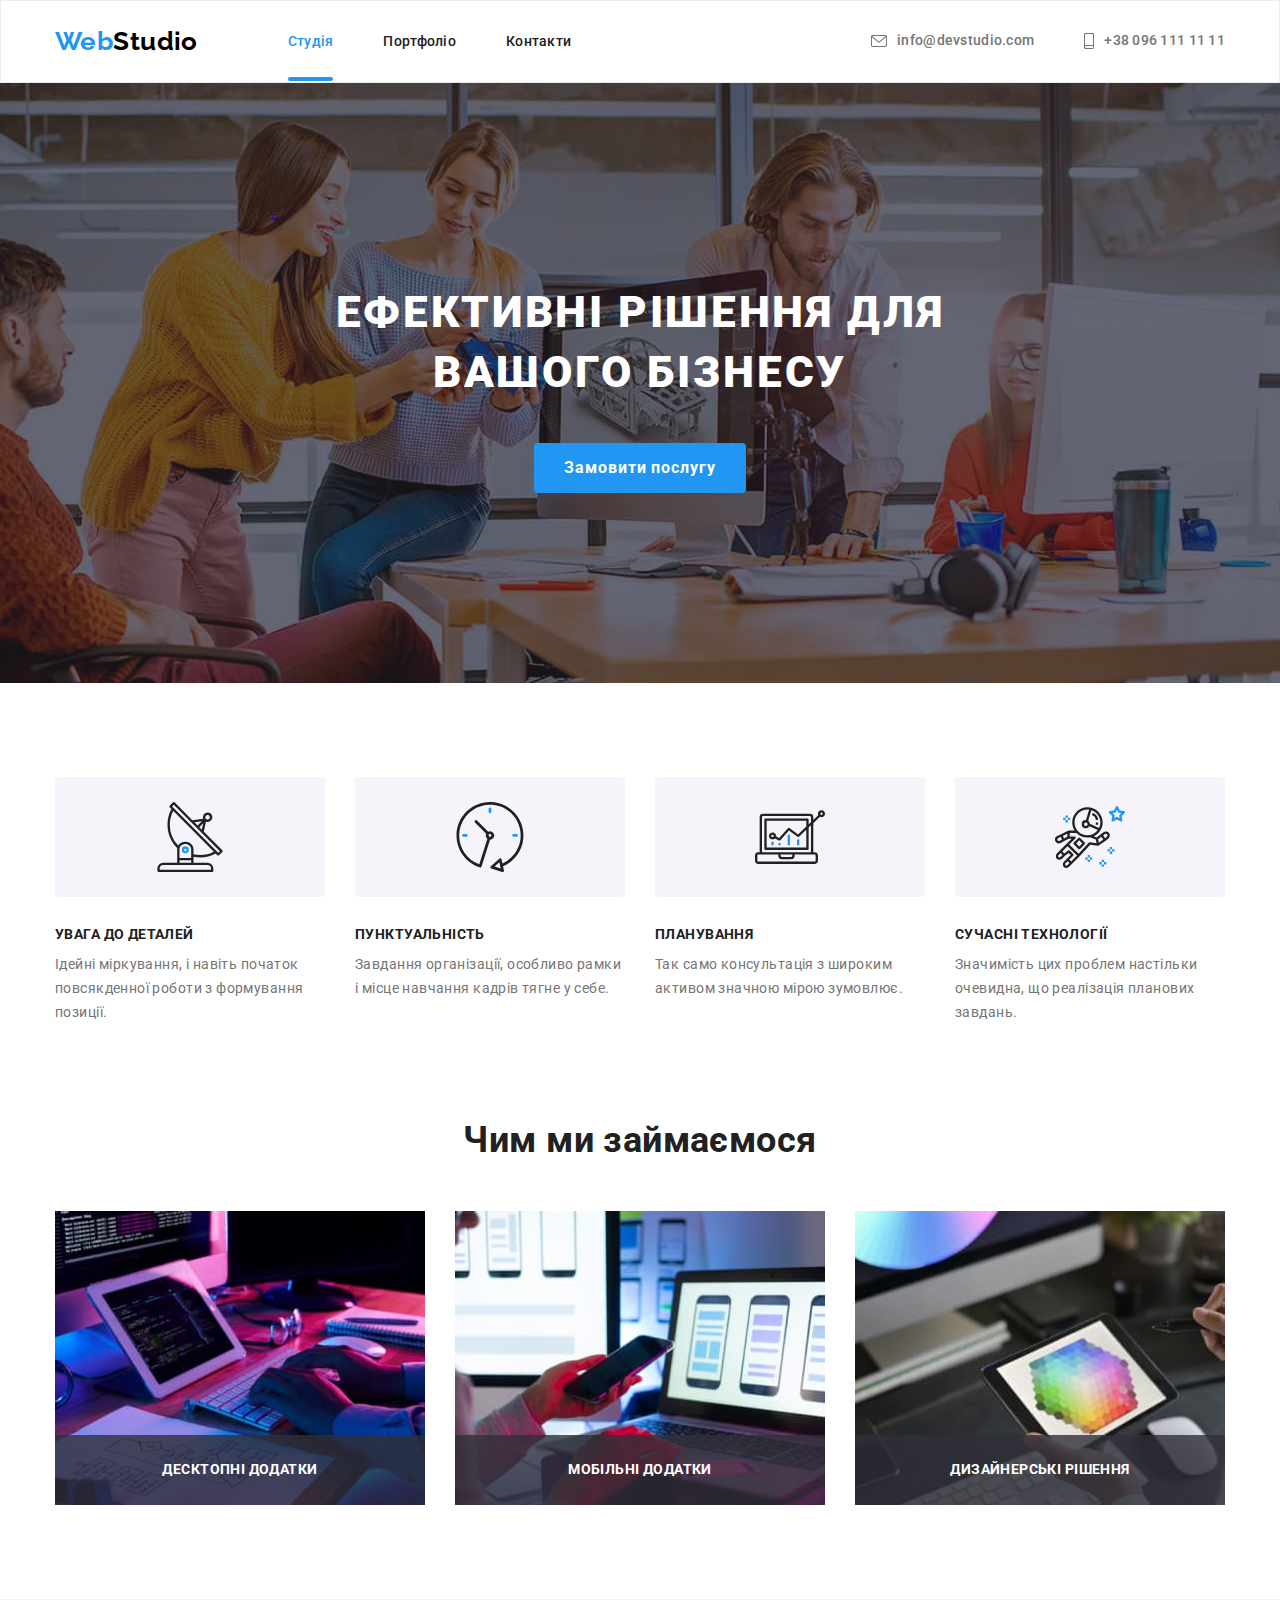
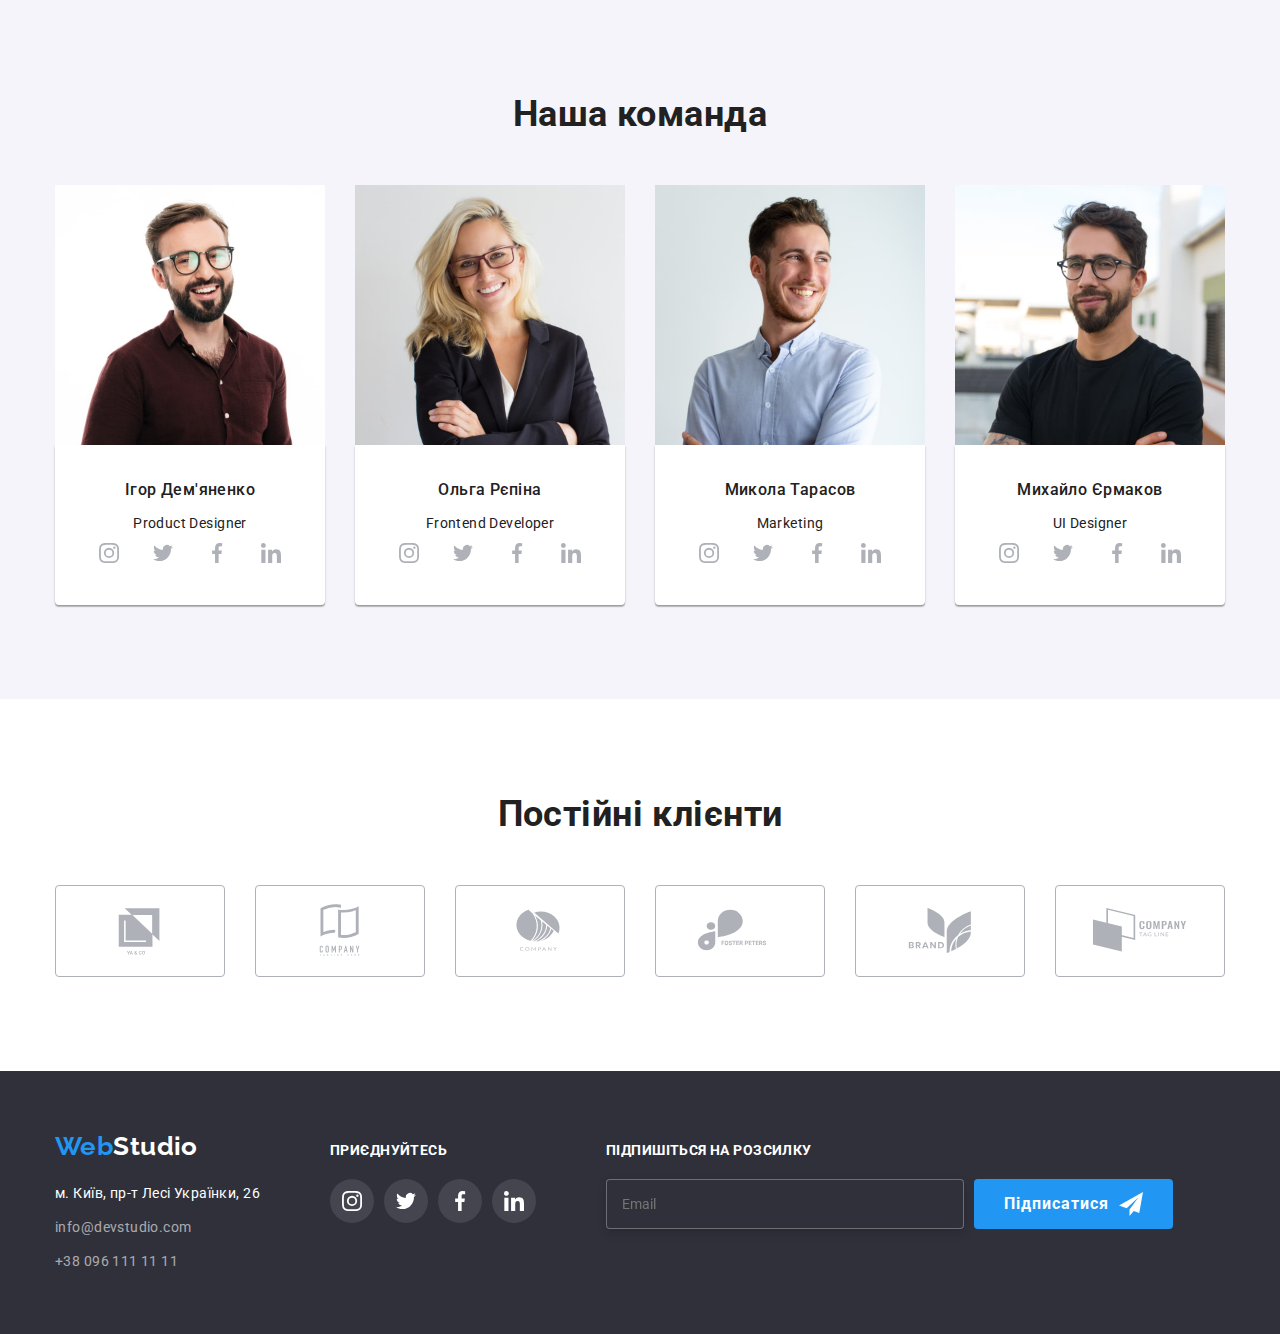
==== commit 17fb62f9: "finish" ====
--- a/index.html
+++ b/index.html
@@ -12,31 +12,32 @@
     <link
         href="https://fonts.googleapis.com/css2?family=Raleway:wght@700&family=Roboto:wght@400;500;700;900&display=swap"
         rel="stylesheet">
-    <link rel="stylesheet" href="./css/styles.css" />
+    <link rel="stylesheet" href="./css/main.min.css" />
 </head>
 
 <body>
-    <!--header-->
+    <!--Шапка і навігація-->
     <header class="header">
-        <div class="container header-nav">
-             <nav>
-                 <a href="./index.html" class="logo link"><span>Web</span>Studio</a>
-
-                <ul class="site-nav list">
-                    <li class="item"><a href="./index.html" class="link current">Студія</a></li>
-                    <li class="item"><a href="./portfolio.html" class="link">Портфоліо</a></li>
-                    <li class="item"><a href="" class="link">Контакти</a></li>
+         <div class="container block-nav">
+             <nav class="site-nav">
+                <a class="logo link" href="./index.html" ><span class="logo__part">Web</span>Studio</a>
+                
+             <ul class="list-nav list">
+                    <li><a class="list-nav__link current link" href="./index.html">Студія</a></li>
+                    <li><a class="list-nav__link link" href="./portfolio.html">Портфоліо</a></li>
+                    <li><a class="list-nav__link link" href="">Контакти</a></li>
                 </ul>
             </nav>
-            <ul class="contact list">
-                <li class="item">
-                    <a class="link" href="mailto:info@devstudio.com"><svg class="envelope" width="16" height="12">
+
+            <ul class="list-contact list">
+                <li class="list-contact__item">
+                    <a class="list-cotact__link link" href="mailto:info@devstudio.com"><svg class="icon-envelope" width="16" height="12">
                             <use href="./images/icons.svg#icon-envelope"></use>
                         </svg>
                         info@devstudio.com</a>
                 </li>
-                <li class="item">
-                    <a class="link" href="tel:+380961111111"> <svg class="smartphone" width="10" height="16">
+                <li >
+                    <a class="list-cotact__link link" href="tel:+380961111111"> <svg class="icon-smartphone" width="10" height="16">
                             <use href="./images/icons.svg#icon-smartphone"></use>
                         </svg>
                         +38 096 111 11 11</a>
@@ -44,400 +45,415 @@
             </ul>
         </div>
     </header>
-    <!--Hero section-->
+    <!--секція герой-->
     <main>
      <section class="hero section fon">
         <div class="container">
-
-            <h1 class="hero-tittle">Ефективні рішення для вашого бізнесу</h1>
-
-            <button  type="button" class="button" data-modal-open>Замовити послугу</button>
+    <h1 class="hero-tittle">Ефективні рішення для вашого бізнесу</h1>
+    
+    <button type="button" class="hero__button" data-modal-open>Замовити послугу</button>
+
+            
                 
             </div>
         </section>
-        <!--Features section-->
-        <section class="feature section">
-            <div class="container">
-                <h2 class="visually-hidden">Переваги</h2>
-                <ul class="feature list">
-                    <li class="item">
-                        <div class="icon-main">
-                            <svg class="icon" width="70" height="70">
-                                <use href="./images/icons.svg#icon-antenna"></use>
-                            </svg>
-                        </div>
-
-                        <h3 class="sub-title">УВАГА ДО ДЕТАЛЕЙ</h3>
-                        <p class="text">Ідейні міркування, i навіть початок повсякденної роботи з
+        <!--Особливості-->
+     <section class="feature section">
+        <div class="container">
+            <h2 class="visually-hidden">Переваги</h2>
+            <ul class="feature list">
+                <li class="feature__item">
+                    <div class="feature__icon">
+                        <svg class="icon" width="70" height="70">
+                            <use href="./images/icons.svg#icon-antenna"></use>
+                        </svg>
+                    </div>
+                    
+                    <h3 class="feature__title">УВАГА ДО ДЕТАЛЕЙ</h3>
+                    <p class="feature__text">Ідейні міркування, i навіть початок повсякденної роботи з
                             формування позиції.</p>
-                    </li>
-                    <li class="item">
-                        <div class="icon-main">
-                            <svg class="icon" width="70" height="70">
-                                <use href="./images/icons.svg#icon-clock"></use>
-                            </svg>
-                        </div>
-                        <h3 class="sub-title">ПУНКТУАЛЬНІСТЬ</h3>
-
-                        <p class="text">Завдання організації, особливо рамки i місце навчання кадрів тягне
+                        </li>
+
+                        <li class="feature__item">
+                            <div class="feature__icon">
+                                <svg class="icon" width="70" height="70">
+                                    <use href="./images/icons.svg#icon-clock"></use>
+                                </svg>
+                            </div>
+                            
+                            <h3 class="feature__title">ПУНКТУАЛЬНІСТЬ</h3>
+                            <p class="feature__text">Завдання організації, особливо рамки i місце навчання кадрів тягне
                             у себе.</p>
-                    </li>
-                    <li class="item">
-                        <div class="icon-main">
-                            <svg class="icon" width="70" height="70">
-                                <use href="./images/icons.svg#icon-diagram"></use>
-                            </svg>
-                        </div>
-                        <h3 class="sub-title">ПЛАНУВАННЯ</h3>
-                        <p class="text">Так само консультація з широким активом значною мірою зумовлює.</p>
-                    </li>
-                    <li class="item">
-                        <div class="icon-main">
-                            <svg class="icon" width="70" height="70">
-                                <use href="./images/icons.svg#icon-astronaut"></use>
-                            </svg>
-                        </div>
-                        <h3 class="sub-title">СУЧАСНІ ТЕХНОЛОГІЇ</h3>
-                        <p class="text">Значимість цих проблем настільки очевидна, що реалізація планових
+                        </li>
+                        <li class="feature__item">
+                            <div class="feature__icon">
+                                <svg class="icon" width="70" height="70">
+                                    <use href="./images/icons.svg#icon-diagram"></use>
+                                </svg>
+                            </div>
+                            
+                            <h3 class="feature__title">ПЛАНУВАННЯ</h3>
+                            <p class="feature__text">Так само консультація з широким активом значною мірою зумовлює.</p>
+                        </li>
+                        <li class="feature__item">
+                            <div class="feature__icon">
+                                <svg class="icon" width="70" height="70">
+                                    <use href="./images/icons.svg#icon-astronaut"></use>
+                                </svg>
+                            </div>
+                            <h3 class="feature__title">СУЧАСНІ ТЕХНОЛОГІЇ</h3>
+                            <p class="feature__text">Значимість цих проблем настільки очевидна, що реалізація планових
                             завдань.</p>
-                    </li>
-                </ul>
-            </div>
-        </section>
-        <!--Examples section-->
-        <section class="examples section">
-            <div class="container">
-                <h2 class="examples-tittle">Чим ми займаємося</h2>
-                <ul class="examples list">
-                    <li>
-                        <div class="examples-thumb">
+                        </li>
+                    </ul>
+                </div>
+            </section>
+    <!--Приклади-->
+     <section class="examples section">
+        <div class="container">
+            <h2 class="examples__tittle">Чим ми займаємося</h2>
+            <ul class="examples__list list">
+                <li>
+                    <div class="examples__work">
                         <img src="./images/images-2/img.jpg" alt="Кодування" width="370" />
-                        <p class="thumb-text">
+                        <p class="examples-work__text">
                             Десктопні додатки
                         </p>
-                       </div>
-                    </li>
-
-                    <li>
-                        <div class="examples-thumb">
+                    </div>
+                </li>
+                <li>
+                    <div class="examples__work">
                         <img src="./images/images-2/img-2.jpg" alt="Сматрфон в руках" width="370" />
-                    <p class="thumb-text">
-                        Мобільні додатки
-                    </p>
+                        <p class="examples-work__text">
+                            Мобільні додатки
+                        </p>
                     </div>
-                    </li>
-                    <li>
-                        <div class="examples-thumb">
+                </li>
+
+                <li>
+                    <div class="examples__work">
                         <img src="./images/images-2/img-3.jpg" alt="Планшет на екрані з фігурою" width="370" />
-                    <p class="thumb-text">
-                        Дизайнерські рішення
-                    </p>
+                        <p class="examples-work__text">
+                            Дизайнерські рішення
+                        </p>
                     </div>
-                    </li>
-                </ul>
-            </div>
+                </li>
+            </ul>
+        </div>
         </section>
-        <!--Team section-->
-        <section class="team section">
+    <!--Команда-->
+     <section class="team section">
         <div class="container">
-        <h2 class="team-tittle">Наша команда</h2>
-        <ul class="team list">
-         <li>
-         <img src="./images/b/img.jpg" alt="Ігор Дем'яненко" width="270" />
-
-         <div class="card-bg">
-         <h3 class="subtitle">Ігор Дем'яненко</h3>
-         <p class="position">Product Designer</p>
-
-         <ul class="social list">
-         <li>
-         <a href="" class="social-networks-link">
-         <svg class="social-icon" width="20" height="20">
-         <use href="./images/icons.svg#icon-instagram"></use>
-         </svg>
-         </a>
-         </li>
-
-         <li>
-         <a href="" class="social-networks-link">
-         <svg class="social-icon" width="20" height="20">
-         <use href="./images/icons.svg#icon-twitter"></use>
-         </svg>
-         </a>
-         </li>
-
-                                <li>
-                                    <a href="" class="social-networks-link">
-                                        <svg class="social-icon" width="20" height="20">
-                                            <use href="./images/icons.svg#icon-facebook"></use>
-                                        </svg>
-                                    </a>
-                                </li>
-                                <li>
-                                    <a href="" class="social-networks-link">
-                                        <svg class="social-icon" width="20" height="20">
-                                            <use href="./images/icons.svg#icon-linkedin"></use>
-                                        </svg>
-                                    </a>
-                                </li>
-                            </ul>
-                        </div>
-                    </li>
-                    <li><img src="./images/b/img-2.jpg" alt="Ольга Рєпіна" width="270" />
-                        <div class="card-bg">
-                            <h3 class="subtitle">Ольга Рєпіна</h3>
-                            <p class="position">Frontend Developer</p>
-                            <ul class="social list">
-                                <li>
-                                    <a href="" class="social-networks-link">
-                                        <svg class="social-icon" width="20" height="20">
-                                            <use href="./images/icons.svg#icon-instagram"></use>
-                                        </svg>
-                                    </a>
-                                </li>
-
-                                <li>
-                                    <a href="" class="social-networks-link">
-                                        <svg class="social-icon" width="20" height="20">
-                                            <use href="./images/icons.svg#icon-twitter"></use>
-                                        </svg>
-                                    </a>
-                                </li>
-
-                                <li>
-                                    <a href="" class="social-networks-link">
-                                        <svg class="social-icon" width="20" height="20">
-                                            <use href="./images/icons.svg#icon-facebook"></use>
-                                        </svg>
-                                    </a>
-                                </li>
-                                <li>
-                                    <a href="" class="social-networks-link">
-                                        <svg class="social-icon" width="20" height="20">
-                                            <use href="./images/icons.svg#icon-linkedin"></use>
-                                        </svg>
-                                    </a>
-                                </li>
-                            </ul>
-                        </div>
-
-                    </li>
-                    <li><img src="./images/b/img-3.jpg" alt="Микола Тарасов" width="270" />
-                        <div class="card-bg">
-                            <h3 class="subtitle">Микола Тарасов</h3>
-                            <p class="position">Marketing</p>
-                            <ul class="social list">
-                                <li>
-                                    <a href="" class="social-networks-link">
-                                        <svg class="social-icon" width="20" height="20">
-                                            <use href="./images/icons.svg#icon-instagram"></use>
-                                        </svg>
-                                    </a>
-                                </li>
-
-                                <li>
-                                    <a href="" class="social-networks-link">
-                                        <svg class="social-icon" width="20" height="20">
-                                            <use href="./images/icons.svg#icon-twitter"></use>
-                                        </svg>
-                                    </a>
-                                </li>
-
-                                <li>
-                                    <a href="" class="social-networks-link">
-                                        <svg class="social-icon" width="20" height="20">
-                                            <use href="./images/icons.svg#icon-facebook"></use>
-                                        </svg>
-                                    </a>
-                                </li>
-                                <li>
-                                    <a href="" class="social-networks-link">
-                                        <svg class="social-icon" width="20" height="20">
-                                            <use href="./images/icons.svg#icon-linkedin"></use>
-                                        </svg>
-                                    </a>
-                                </li>
-                            </ul>
-                        </div>
-                    </li>
-                    <li><img src="./images/b/img-4.jpg" alt="Михайло Єрмаков" width="270" />
-                        <div class="card-bg">
-                            <h3 class="subtitle">Михайло Єрмаков</h3>
-                            <p class="position">UI Designer</p>
-                            <ul class="social list">
-                                <li>
-                                    <a href="" class="social-networks-link">
-                                        <svg class="social-icon" width="20" height="20">
-                                            <use href="./images/icons.svg#icon-instagram"></use>
-                                        </svg>
-                                    </a>
-                                </li>
-
-                                <li>
-                                    <a href="" class="social-networks-link">
-                                        <svg class="social-icon" width="20" height="20">
-                                            <use href="./images/icons.svg#icon-twitter"></use>
-                                        </svg>
-                                    </a>
-                                </li>
-
-                                <li>
-                                    <a href="" class="social-networks-link">
-                                        <svg class="social-icon" width="20" height="20">
-                                            <use href="./images/icons.svg#icon-facebook"></use>
-                                        </svg>
-                                    </a>
-                                </li>
-                                <li>
-                                    <a href="" class="social-networks-link">
-                                        <svg class="social-icon" width="20" height="20">
-                                            <use href="./images/icons.svg#icon-linkedin"></use>
-                                        </svg>
-                                    </a>
-                                </li>
-                            </ul>
-                        </div>
-
-                    </li>
-                </ul>
-            </div>
-
-        </section>
-
-        <section class="clients section">
-            <div class="container">
-                <h2 class="clients-tittle"> Постійні клієнти</h2>
-                <ul class="client list">
-                    <li class="clients-item">
-                        <a href="" class="site-clients">
-                            <svg class="logo-client" width="106px" height="60px">
-                                <use href="./images/icons.svg#icon-klient-1"></use>
-                            </svg>
-                        </a>
-                    </li>
-                    <li class="clients-item">
-                        <a href="" class="site-clients">
-                            <svg class="logo-client" width="106px" height="60px">
-                                <use href="./images/icons.svg#icon-klient-2"></use>
-                            </svg>
-                        </a>
-                    </li>
-                    <li class="clients-item">
-                        <a href="" class="site-clients">
-                            <svg class="logo-client" width="106px" height="60px">
-                                <use href="./images/icons.svg#icon-klient-3"></use>
-                            </svg>
-                        </a>
-                    </li>
-                    <li class="clients-item">
-                        <a href="" class="site-clients">
-                            <svg class="logo-client" width="106px" height="60px">
-                                <use href="./images/icons.svg#icon-klient-4"></use>
-                            </svg>
-                        </a>
-                    </li>
-                    <li class="clients-item">
-                        <a href="" class="site-clients">
-                            <svg class=" logo-client" width="106px" height="60px">
-                                <use href="./images/icons.svg#icon-klient-5"></use>
-                            </svg>
-                        </a>
-                    </li>
-                    <li class="clients-item">
-                        <a href="" class="site-clients">
-                            <svg class="logo-client" width="106px" height="60px">
-                                <use href="./images/icons.svg#icon-klient-6"></use>
-                            </svg>
-                        </a>
-                    </li>
-                </ul>
-            </div>
-
-        </section>
-    </main>
-    <!--footer-->
+            <h2 class="team__tittle">Наша команда</h2>
+            <ul class="team__list list">
+                <li>
+                    <img src="./images/b/img.jpg" alt="Ігор Дем'яненко" width="270" />
+                    
+        <div class="employee-card">
+            <h3 class="employee__subtitle">Ігор Дем'яненко</h3>
+            <p class="employee__position">Product Designer</p>
+
+            <ul class="employee__comunication list">
+                <li>
+                    <a href="" class="employee__social-networks">
+                        <svg class="social-network-icon" width="20" height="20">
+                            <use href="./images/icons.svg#icon-instagram"></use>
+                        </svg>
+                    </a>
+                </li>
+                
+                <li>
+                    <a href="" class="employee__social-networks">
+                        <svg class="social-network-icon" width="20" height="20">
+                            <use href="./images/icons.svg#icon-twitter"></use>
+                        </svg>
+                    </a>
+                </li>
+
+                <li>
+                    <a href="" class="employee__social-networks">
+                        <svg class="social-network-icon" width="20" height="20">
+                            <use href="./images/icons.svg#icon-facebook"></use>
+                        </svg>
+                    </a>
+                </li>
+                
+                <li>
+                    <a href="" class="employee__social-networks">
+                        <svg class="social-network-icon" width="20" height="20">
+                            <use href="./images/icons.svg#icon-linkedin"></use>
+                        </svg>
+                    </a>
+                </li>
+            </ul>
+        </div>
+    </li>
+    
+    <li>
+        <img src="./images/b/img-2.jpg" alt="Ольга Рєпіна" width="270" />
+        <div class="employee-card">
+            <h3 class="employee__subtitle">Ольга Рєпіна</h3>
+            <p class="employee__position">Frontend Developer</p>
+            <ul class="employee__comunication list">
+                <li>
+                    <a href="" class="employee__social-networks">
+                        <svg class="social-network-icon" width="20" height="20">
+                            <use href="./images/icons.svg#icon-instagram"></use>
+                        </svg>
+                    </a>
+                </li>
+                
+                <li>
+                    <a href="" class="employee__social-networks">
+                        <svg class="social-network-icon" width="20" height="20">
+                            <use href="./images/icons.svg#icon-twitter"></use>
+                        </svg>
+                    </a>
+                </li>
+                
+                <li>
+                    <a href="" class="employee__social-networks">
+                        <svg class="social-network-icon" width="20" height="20">
+                            <use href="./images/icons.svg#icon-facebook"></use>
+                        </svg>
+                    </a>
+                </li>
+                
+                <li>
+                    <a href="" class="employee__social-networks">
+                        <svg class="social-network-icon" width="20" height="20">
+                            <use href="./images/icons.svg#icon-linkedin"></use>
+                        </svg>
+                    </a>
+                </li>
+            </ul>
+        </div>
+    </li>
+    
+    <li>
+        <img src="./images/b/img-3.jpg" alt="Микола Тарасов" width="270" />
+        <div class="employee-card">
+            <h3 class="employee__subtitle">Микола Тарасов</h3>
+            <p class="employee__position">Marketing</p>
+            <ul class="employee__comunication list">
+                
+                <li>
+                    <a href="" class="employee__social-networks">
+                        <svg class="social-network-icon" width="20" height="20">
+                            <use href="./images/icons.svg#icon-instagram"></use>
+                        </svg>
+                    </a>
+                </li>
+                
+                <li>
+                    <a href="" class="employee__social-networks">
+                        <svg class="social-network-icon" width="20" height="20">
+                            <use href="./images/icons.svg#icon-twitter"></use>
+                        </svg>
+                    </a>
+                </li>
+                
+                <li>
+                    <a href="" class="employee__social-networks">
+                        <svg class="social-network-icon" width="20" height="20">
+                            <use href="./images/icons.svg#icon-facebook"></use>
+                        </svg>
+                    </a>
+                </li>
+                
+                <li>
+                    <a href="" class="employee__social-networks">
+                        <svg class="social-network-icon" width="20" height="20">
+                            <use href="./images/icons.svg#icon-linkedin"></use>
+                        </svg>
+                    </a>
+                </li>
+            </ul>
+        </div>
+    </li>
+    
+    <li>
+        <img src="./images/b/img-4.jpg" alt="Михайло Єрмаков" width="270" />
+        <div class="employee-card">
+            <h3 class="employee__subtitle">Михайло Єрмаков</h3>
+            <p class="employee__position">UI Designer</p>
+            <ul class="employee__comunication list">
+                
+                <li>
+                    <a href="" class="employee__social-networks">
+                        <svg class="social-network-icon" width="20" height="20">
+                            <use href="./images/icons.svg#icon-instagram"></use>
+                        </svg>
+                    </a>
+                </li>
+                
+                <li>
+                    <a href="" class="employee__social-networks">
+                        <svg class="social-network-icon" width="20" height="20">
+                            <use href="./images/icons.svg#icon-twitter"></use>
+                        </svg>
+                    </a>
+                </li>
+                
+                <li>
+                    <a href="" class="employee__social-networks">
+                        <svg class="social-network-icon" width="20" height="20">
+                            <use href="./images/icons.svg#icon-facebook"></use>
+                        </svg>
+                    </a>
+                </li>
+                
+                <li>
+                    <a href="" class="employee__social-networks">
+                        <svg class="social-network-icon" width="20" height="20">
+                            <use href="./images/icons.svg#icon-linkedin"></use>
+                        </svg>
+                    </a>
+                </li>
+            </ul>
+        </div>
+    </li>
+</ul>
+</div>
+</section>
+    <!--Клієнт-->
+     <section class="clients section">
+        <div class="container">
+            <h2 class="clients__tittle"> Постійні клієнти</h2>
+            <ul class="clients__list list">
+                <li>
+                    <a href="" class="clients__site">
+                        <svg class="clients__logo" width="106px" height="60px">
+                            <use href="./images/icons.svg#icon-klient-1"></use>
+                        </svg>
+                    </a>
+                </li>
+                
+                <li>
+                    <a href="" class="clients__site">
+                        <svg class="clients__logo" width="106px" height="60px">
+                            <use href="./images/icons.svg#icon-klient-2"></use>
+                        </svg>
+                    </a>
+                </li>
+                
+                <li>
+                    <a href="" class="clients__site">
+                        <svg class="clients__logo" width="106px" height="60px">
+                            <use href="./images/icons.svg#icon-klient-3"></use>
+                        </svg>
+                    </a>
+                </li>
+                
+                <li>
+                    <a href="" class="clients__site">
+                        <svg class="clients__logo" width="106px" height="60px">
+                            <use href="./images/icons.svg#icon-klient-4"></use>
+                        </svg>
+                    </a>
+                </li>
+                
+                <li>
+                    <a href="" class="clients__site">
+                        <svg class="clients__logo" width="106px" height="60px">
+                            <use href="./images/icons.svg#icon-klient-5"></use>
+                        </svg>
+                    </a>
+                </li>
+                
+                <li>
+                    <a href="" class="clients__site">
+                        <svg class="clients__logo" width="106px" height="60px">
+                            <use href="./images/icons.svg#icon-klient-6"></use>
+                        </svg>
+                    </a>
+                </li>
+            </ul>
+        </div>
+    </section>
+</main>
+    <!--Підвал сайту-->
 
     <footer class="page-footer">
-     <div class="container">
-     <div class="containier-adress">
-        <a href="./index.html" class="footer-logo link"><span>Web</span>Studio</a>
-          <address class="adress">
-            <ul class="block list">
-             <li class="fix">
-                <a href="https://goo.gl/maps/CPtrU1FHBa2aNyZL9" class="block-maps link" target="_blank"
+        <div class="container footer-block">
+            <div>
+                <a class="footer-logo link" href="./index.html"><span class="footer-logo__part">Web</span>Studio</a>
+                <ul class="adress list">
+                        <li class="adress__list">
+                            <a href="https://goo.gl/maps/CPtrU1FHBa2aNyZL9" class="adress__map link" target="_blank"
                                 rel="noopener noreferrer nofollow">м. Київ, пр-т Лесі
                                 Українки, 26</a>
-              </li>
-               <li class="fix">
-                <a href="mailto:info@devstudio.com " class="block-mail link">info@devstudio.com </a>
-              </li>
-               <li class="fix">
-                            <a href="tel:+380961111111" class="block-number link">+38 096 111 11 11</a>
+                        </li>
+                            <li class="adress__list">
+                                <a href="mailto:info@devstudio.com " class="adress__mail link">info@devstudio.com </a>
+                        </li>
+                        <li class="adress__list">
+                            <a href="tel:+380961111111" class="adress__number link">+38 096 111 11 11</a>
                         </li>
                     </ul>
-                </address>
             </div>
-
-            <div class="join">
-                <p class="join-tittle">Приєднуйтесь</p>
-                <ul class="social list">
-                    <li>
-                  <a href="" class="social-networks">
-                  <svg class="join-icon " width="20" height="20">
-                   <use href="./images/icons.svg#icon-instagram"></use>
-                      </svg>
-                        </a>
-                    </li>
-
-            <li>
-               <a href="" class="social-networks">
-                 <svg class="join-icon" width="20" height="20">
-                    <use href="./images/icons.svg#icon-twitter"></use>
+            
+        <div class="join">
+            <p class="join__sub-tittle">Приєднуйтесь</p>
+            <ul class="join__list list">
+                <li>
+                    <a href="" class="join__social-networks">
+                        <svg class="join__icon" width="20" height="20">
+                            <use href="./images/icons.svg#icon-instagram"></use>
+                        </svg>
+                    </a>
+                </li>
+                
+                <li>
+                    <a href="" class="join__social-networks">
+                        <svg class="join__icon" width="20" height="20">
+                            <use href="./images/icons.svg#icon-twitter"></use>
+                        </svg>
+                    </a>
+                </li>
+                
+                <li>
+                    <a href="" class="join__social-networks">
+                        <svg class="join__icon" width="20" height="20">
+                            <use href="./images/icons.svg#icon-facebook"></use>
+                        </svg>
+                    </a>
+                </li>
+                
+                <li>
+                    <a href="" class="join__social-networks">
+                        <svg class="join__icon" width="20" height="20">
+                            <use href="./images/icons.svg#icon-linkedin"></use>
+                        </svg>
+                    </a>
+                </li>
+            </ul>
+        </div>
+            
+        <div class="email">
+            <p class="email__sub-tittle">Підпишіться на розсилку</p>
+            
+            <form class="email__input">
+                <label>
+                    <input type="text" name="e-mail" class="email__input-text" placeholder="Email" />
+                </label>
+                
+                <button type="button" class="email__send-button" data-modal-open>Підписатися
+                    <svg class="" width="24" height="24">
+                        <use href="./images/icons.svg#icon-send"></use>
                     </svg>
-                      </a>
-                    </li>
-
-              <li>
-                 <a href="" class="social-networks">
-                 <svg class="join-icon" width="20" height="20">
-                   <use href="./images/icons.svg#icon-facebook"></use>
-                    </svg>
-                        </a>
-                    </li>
-
-             <li>
-               <a href="" class="social-networks">
-                <svg class="join-icon" width="20" height="20">
-                   <use href="./images/icons.svg#icon-linkedin"></use>
-                  </svg>
-         </a>
-     </li>
-     </ul>
-   </div>
-
-<div class="email-input">
-    <p class="email-action">Підпишіться на розсилку</p>
-
-    <form class="input-mail">
-        <label>
-            <input type="text" name="e-mail" class="input" placeholder="Email" />
-        </label>
-
-        <button type="button" class="button-input" data-modal-open>Підписатися
-            <svg class="" width="24" height="24">
-                <use href="./images/icons.svg#icon-send"></use>
-            </svg>
-        </button>
-    </form>
-
-</div>
-
+                </button>
+            </form>
+        </div>
+        </div>
     </footer>
+    
+    
     <div class="backdrop is-hidden" data-modal>
      <div class="modal">
             
-      <button type="button" class="button-close" data-modal-close>
-         <svg class="close-icon" width="18" height="18">
+      <button type="button" class="modal__button-close" data-modal-close>
+         <svg class="modal__icon" width="18" height="18">
           <use href="./images/icons.svg#icon-close"></use>
          </svg>
      </button>
@@ -446,51 +462,50 @@
 
      <form>
 
-        <p class="modal-tittle">
+        <p class="modal__tittle">
             Залиште свої дані, ми вам передзвонимо
         </p>
 
-    <div class="form-fild">
-    <label for="name" class="text-modal">Ім'я</label>
-    
-    <input type="text" name="name" id="name" class="modal-input" />
-    <svg class="icon-modal" width="18" height="18">
+    <div class="field">
+    <label for="name" class="field__text">Ім'я</label>
+    <input type="text" name="name" id="name" class="field__input" />
+    <svg class="field__icon" width="18" height="18">
         <use href="./images/icons.svg#icon-person-modal"></use>
     </svg>
     </div>
      
-    <div  class="form-fild">
-    <label for="tel" class="text-modal">Телефон</label>
-     <input type="tel" name="tel" id="tel" class="modal-input">
-    <svg class="icon-modal" width="18" height="18">
+    <div  class="field">
+    <label for="tel" class="field__text">Телефон</label>
+     <input type="tel" name="tel" id="tel" class="field__input">
+    <svg class="field__icon" width="18" height="18">
         <use href="./images/icons.svg#icon-phone-modal"></use>
     </svg>
     </div>
     
 
-    <div class="form-fild">
-    <label for="email" class="text-modal">Пошта</label>
-    <input type="email" name="email" id="email" class="modal-input">
-    <svg class="icon-modal" width="18" height="18">
+    <div class="field">
+    <label for="email" class="field__text">Пошта</label>
+    <input type="email" name="email" id="email" class="field__input">
+    <svg class="field__icon" width="18" height="18">
         <use href="./images/icons.svg#icon-email-modal"></use>
     </svg>
     </div>
 
-<div class="form-fild-coment">
-    <label for="coment" class="text-modal">Коментар</label>
-    <textarea name="coment" id="coment" rows="10" class="coment-form" placeholder="Введіть текст" width="448px" hieght="120px"></textarea>
+<div class="coments">
+    <label for="coment" class="field__text">Коментар</label>
+    <textarea name="coment" id="coment" rows="10" class="coments__input" placeholder="Введіть текст" ></textarea>
 </div>
 
 <label class="policy-label">
     <input class="checkbox visually-hidden" type="checkbox">
-    <span class="checked">
+    <span class="policy-label__check-mark">
         <svg class="icon-check" width="16" height="15">
             <use href="./images/icons.svg#icon-check"> </use>
         </svg>
     </span>
 
-    <span class="text-modal-check">
-         Погоджуюся з розсилкою та приймаю <a href="" class="contract">Умови договору</a>
+    <span class="policy-label__text">
+         Погоджуюся з розсилкою та приймаю <a href="" class="policy-label__contract">Умови договору</a>
     </span>
     </label>
 
--- a/css/main.min.css
+++ b/css/main.min.css
@@ -0,0 +1 @@
+:root{--accent-color: #2196F3;--title-color: #212121;--logo-color: #000000;--primary-color: #757575;--back-fone-color: #F5F5F5;--white-color: #FFFFFF;--block-color: #2F303A;--back-buttons-color: #F5F4FA;--hero-fone: rgba(47, 48, 58, 0.4);--icon-color: #afb1b8;--clients-border: #AFB1B8;--timing-fuction: 250ms cubic-bezier(0.4, 0, 0.2, 1)}.visually-hidden{position:absolute;width:1px;height:1px;margin:-1px;border:0;padding:0;white-space:nowrap;clip-path:inset(100%);clip:rect(0 0 0 0);overflow:hidden}.link{text-decoration:none}.list{list-style:none}img{display:block}body{font-family:"Roboto",sans-serif;letter-spacing:.03em;font-size:14px;font-weight:400;color:var(--title-color);background:var(--white-color)}*,*::before,*::after{box-sizing:border-box}h1,h2,h3,h4,p{margin-top:0;margin-bottom:0}ul{margin-top:0;margin-bottom:0;padding-left:0}.container{width:1200px;margin-left:auto;margin-right:auto;padding-left:15px;padding-right:15px}section{padding:94px 0}.header{background-color:var(--white-color);border:1px solid #ececec}.block-nav{display:flex;align-items:center}.site-nav{display:flex;align-items:center}.list-nav{display:flex;align-items:center;gap:50px}.list-nav .list-nav__link{padding-top:32px;padding-bottom:32px;font-weight:500;line-height:1.14;letter-spacing:.02em;color:var(--title-color);transition:color var(--timing-fuction)}.list-nav .list-nav__link.current{color:var(--accent-color);position:relative}.list-nav .list-nav__link.current::after{content:"";display:block;position:absolute;left:0;bottom:0;width:100%;height:4px;border-radius:2px;background-color:var(--accent-color)}.list-nav .list-nav__link:hover,.list-nav .list-nav__link:focus{color:var(--accent-color)}.list-contact{display:flex;align-items:center;justify-content:center;margin-left:auto;column-gap:50px}.list-cotact__link{display:flex;align-items:center;padding-top:32px;padding-bottom:32px;font-weight:500;line-height:1.14;letter-spacing:.02em;color:var(--primary-color);transition:color var(--timing-fuction)}.list-cotact__link:hover,.list-cotact__link:focus{color:var(--accent-color)}.icon-envelope,.icon-smartphone{fill:currentColor;margin-right:10px}.icon-envelope:hover,.icon-envelope:focus,.icon-smartphone:hover,.icon-smartphone:focus{fill:var(--accent-color)}.logo{color:var(--logo-color);font-family:"Raleway",sans-serif;font-weight:700;font-size:26px;line-height:1.19;margin-right:90px;padding:25px 0}.logo__part{color:var(--accent-color)}.hero{padding:200px 0;background-color:var(--block-color)}.hero-tittle{margin:0 auto;width:696px;margin-bottom:30px;font-weight:900;font-size:44px;line-height:1.36;letter-spacing:.06em;text-align:center;text-transform:uppercase;color:var(--white-color)}.hero__button{border:none;border-radius:4px;padding:10px 30px;margin:0 auto;display:flex;align-items:center;margin-top:40px;font-weight:700;font-size:16px;line-height:1.87;letter-spacing:.06em;background:var(--accent-color);color:var(--white-color);cursor:pointer}.hero__button.hero__button:hover,.hero__button.here__button:focus{box-shadow:0px 4px 4px 0px rgba(0,0,0,.15)}.feature{display:flex}.feature__item{width:270px}.feature__item:not(:last-child){margin-right:30px}.feature__title{margin-bottom:10px;font-weight:700;line-height:1.14;text-transform:uppercase;color:var(--title-color);font-size:14px}.feature__icon{display:flex;width:270px;height:120px;align-items:center;justify-content:center;margin-bottom:30px;background-color:var(--back-buttons-color);border-radius:4px}.feature__text{line-height:1.71;color:var(--primary-color)}.examples{padding-top:0}.examples__tittle{font-size:36px;line-height:1.17;color:var(--title-color);margin-bottom:50px;text-align:center}.examples__list{display:flex;align-items:center;column-gap:30px}.examples__work{position:relative}.examples-work__text{position:absolute;bottom:0;left:0;width:100%;padding:27px 0;font-weight:700;line-height:1.14;text-align:center;color:var(--white-color);background-color:rgba(47,48,58,.8);text-transform:uppercase}.team{background-color:var(--back-buttons-color);text-align:center}.employee-card{background:var(--white-color);box-shadow:0px 1px 3px rgba(0,0,0,.12),0px 1px 1px rgba(0,0,0,.14),0px 2px 1px rgba(0,0,0,.2);border-radius:0px 0px 4px 4px;padding:30px}.team__list{display:flex;column-gap:30px}.team__tittle{margin-bottom:50px;font-size:36px;line-height:1.17;color:var(--title-color)}.employee__subtitle{font-weight:500;font-size:16px;line-height:1.88;color:var(--title-color);margin-bottom:10px}.team__position{font-size:16px;line-height:1.88;color:var(--primary-color);margin-bottom:16px}.employee__comunication{display:flex;justify-content:center;column-gap:10px}.employee__social-networks{display:flex;align-items:center;justify-content:center;width:44px;height:44px;border-radius:50%;color:var(--icon-color);transition:color var(--timing-fuction),background-color var(--timing-fuction)}.employee__social-networks:hover,.employee__social-networks:focus{color:var(--white-color);background-color:var(--accent-color)}.social-network-icon{fill:currentColor}.social-network-icon:hover,.social-network-icon:focus{fill:var(--white-color)}.clients__tittle{font-size:36px;line-height:1.17;color:var(--title-color);margin-bottom:50px;text-align:center}.clients__list{display:flex;column-gap:30px}.clients__site{display:flex;justify-content:center;align-items:center;Width:170px;Height:92px;color:var(--clients-border);border:1px solid var(--clients-border);border-radius:4px;transition:border var(--timing-fuction),color var(--timing-fuction)}.clients__site:hover,.clients__site:focus{border-color:var(--accent-color);color:var(--accent-color)}.clients__logo{fill:currentColor}.clients__logo:hover,.clients__logo:focus{border-color:var(--accent-color);fill:var(--accent-color)}.page-footer{background-color:var(--block-color);padding-top:60px;padding-bottom:60px}.footer-block{display:flex;align-items:baseline;column-gap:70px}.adress{font-style:normal;margin-top:20px}.adress__list:not(:first-child){margin-top:10px}.adress__map{line-height:1.71;color:var(--white-color)}.adress__mail{line-height:1.71;color:rgba(255,255,255,.6);transition:color var(--timing-fuction)}.adress__mail:hover,.adress__mail:focus{color:var(--accent-color)}.adress__number{line-height:1.71;color:rgba(255,255,255,.6);transition:color var(--timing-fuction)}.adress__number:hover,.adress__number:focus{color:var(--accent-color)}.footer-logo{color:var(--white-color);font-family:"Raleway",sans-serif;font-weight:700;font-size:26px;line-height:1.19}.footer-logo__part{color:var(--accent-color)}.join__sub-tittle{font-weight:700;margin-bottom:20px;line-height:1.14;text-transform:uppercase;color:var(--white-color)}.join__list{display:flex;gap:10px}.join__social-networks{display:flex;align-items:center;justify-content:center;width:44px;height:44px;background-color:rgba(255,255,255,.1);border-radius:50%;transition:background-color var(--timing-fuction)}.join__social-networks:hover,.join__social-networks:focus{background-color:var(--accent-color)}.join__icon{fill:var(--white-color)}.email__sub-tittle{font-weight:700;margin-bottom:20px;line-height:1.14;text-transform:uppercase;color:var(--white-color)}.email__input{display:flex;justify-content:center;column-gap:10px;background-color:var(--block-color)}.email__input-text{width:358px;height:50px;border:1px solid rgba(255,255,255,.3);filter:drop-shadow(0px 4px 4px rgba(0, 0, 0, 0.15));border-radius:4px;background-color:var(--block-color);padding:15px}.email__send-button{border:none;border-radius:4px;padding:10px 30px;display:flex;align-items:center;font-weight:700;font-size:16px;line-height:1.87;letter-spacing:.06em;background:var(--accent-color);color:var(--white-color);cursor:pointer;gap:10px}.email__send-button:hover,.email__send-button:focus{box-shadow:0px 4px 4px 0px rgba(0,0,0,.15)}.backdrop{position:fixed;top:0;left:0;width:100%;height:100%;background-color:rgba(0,0,0,.2);opacity:1;transition:opacity var(--timing-fuction),visibility var(--timing-fuction)}.backdrop.is-hidden{visibility:hidden;opacity:0;pointer-events:none}.fon{max-width:1600px;height:600px;margin-left:auto;margin-right:auto;background-image:linear-gradient(var(--hero-fone), var(--hero-fone)),url(../images/Img\ Hero.jpg);background-position:center}.backdrop.is-hidden .modal{transform:translate(-50%, -50%) scale(0.9)}.modal{position:absolute;top:50%;left:50%;padding:40px;width:528px;min-height:581px;background-color:#fff;transform:translate(-50%, -50%) scale(1);transition:transform var(--timing-fuction)}.modal__button-close{display:flex;align-items:center;justify-content:center;position:absolute;width:30px;height:30px;right:8px;top:8px;background-color:rgba(0,0,0,0);padding:0;border-radius:50%;border:1px solid rgba(0,0,0,.1);cursor:pointer;transition:fill var(--timing-fuction)}.modal__button-close:hover,.modal__button-close:focus{fill:var(--accent-color)}.modal__tittle{font-weight:700;font-size:20px;line-height:1.15;text-align:center;margin-bottom:10px}.field{position:relative;display:flex;flex-direction:column;margin-bottom:10px}.field__text{font-size:12px;line-height:1.16;margin-bottom:5px;color:var(--primary-color)}.field__input{height:40px;padding-left:40px;border:1px solid rgba(33,33,33,.2);border-radius:4px;cursor:pointer;transition:border var(--timing-fuction)}.field__input:hover,.field__input:focus{outline:none;border-color:var(--accent-color);color:var(--accent-color)}.field__icon{position:absolute;display:inline-block;top:70%;left:12px;transform:translateY(-50%);fill:var(--title-color);transition:fill var(--timing-fuction)}.field__icon:hover,.field__icon:focus{fill:var(--accent-color)}.field__input:focus+.field__icon,.field__input:hover+.field__icon{fill:var(--accent-color)}textarea{resize:none}.coments{position:relative;display:flex;flex-direction:column;margin-bottom:20px}.coments__input{padding:12px 16px;border:1px solid rgba(33,33,33,.2);border-radius:4px}.coments__input:hover,.coments__input:focus{outline:none;border-color:var(--accent-color);color:var(--accent-color)}.policy-label{display:flex;align-items:center;margin-left:13px;line-height:1.7;gap:10px;margin-bottom:30px}.policy-label__check-mark{display:flex;width:16px;height:15px;border:2px solid var(--title-color);border-radius:3px;fill:rgba(0,0,0,0);transition:border-color var(--timing-fuction)}.checkbox:checked~.policy-label__check-mark{background-color:var(--accent-color);border:none}.policy-label__text{font-size:12px;line-height:1.16;color:var(--primary-color)}.policy-label__contract{color:var(--accent-color)}.modal-button{border:none;border-radius:4px;padding:10px 50px;margin:auto;display:flex;align-items:center;justify-content:center;font-weight:700;font-size:16px;line-height:1.87;letter-spacing:.06em;background:var(--accent-color);color:var(--white-color);cursor:pointer}.modal-button:hover,.modal-button:focus{background:#188ce8;box-shadow:0px 4px 4px rgba(0,0,0,.15)}/*# sourceMappingURL=main.min.css.map */